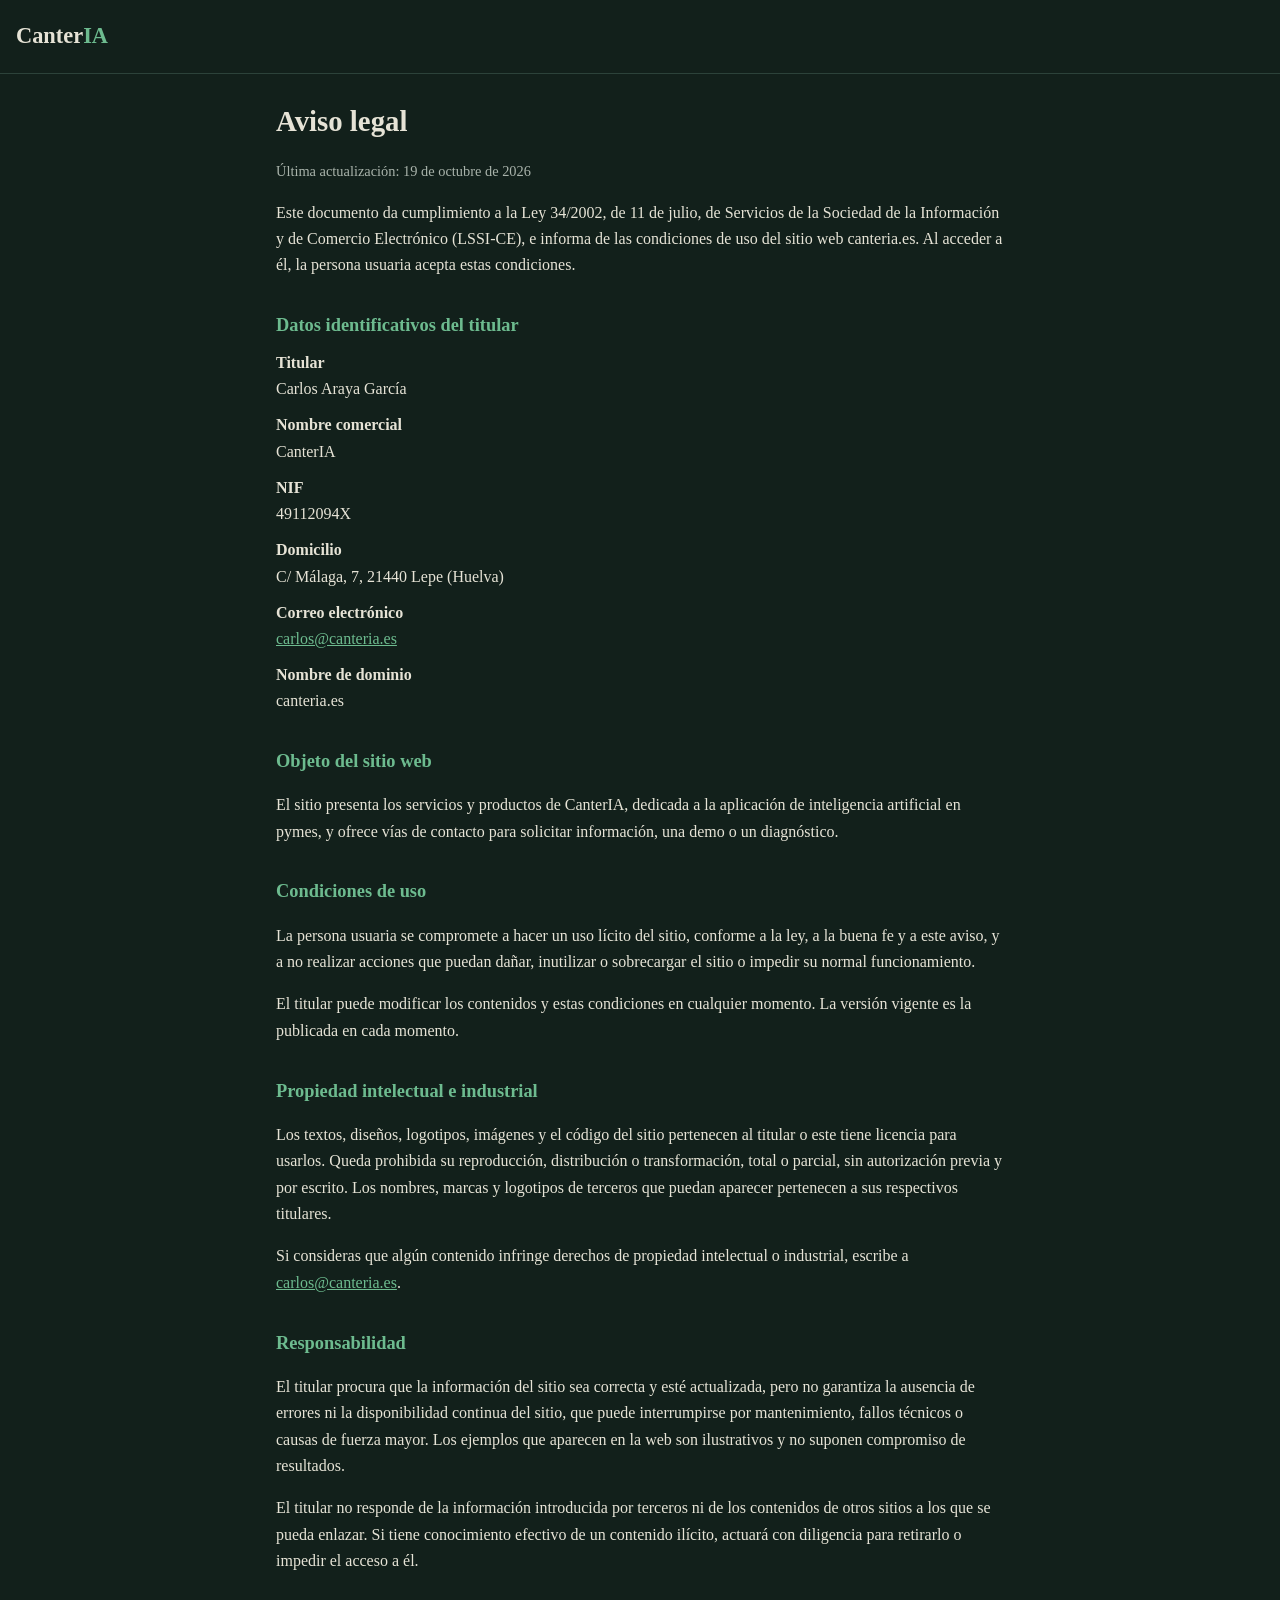
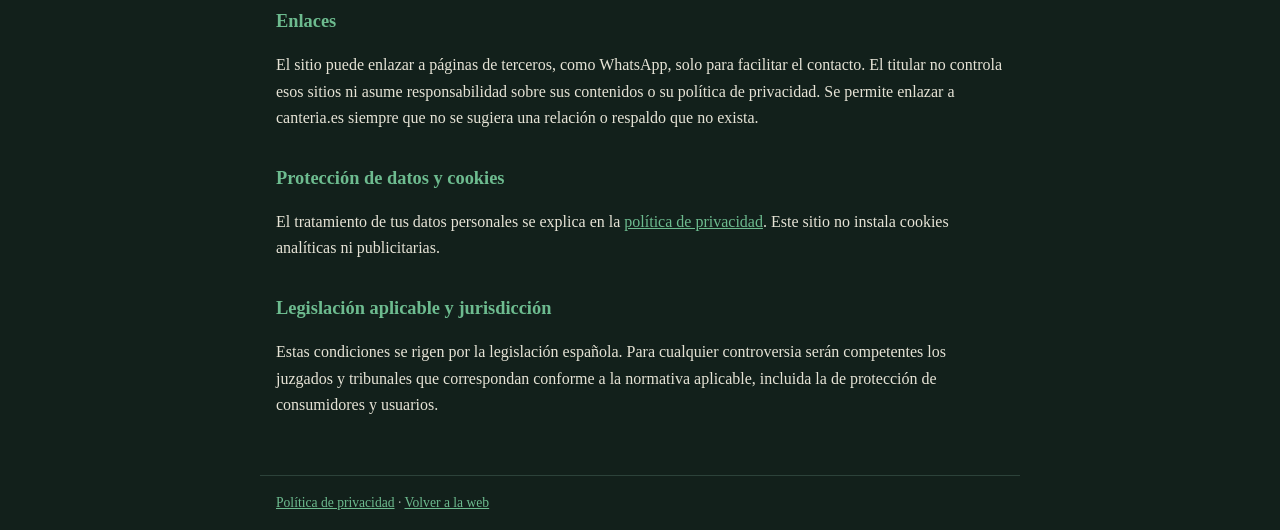
==== aviso-legal.html @ 1020495e "Añade aviso legal y concreta las garantías de transferencias internacionales Co-Authored-By: Claude " ====
<!doctype html>
<html lang="es">
<head>
<meta charset="utf-8">
<meta name="viewport" content="width=device-width, initial-scale=1">
<title>Aviso legal · CanterIA</title>
<style>
  :root { --fondo:#12201b; --linea:#2c423a; --texto:#e6e3d6; --suave:#a9b3ab; --acento:#6dbb8f; }
  * { box-sizing:border-box; }
  body { margin:0; background:var(--fondo); color:var(--texto); font-family:Georgia,'Times New Roman',serif; line-height:1.65; }
  header { padding:18px 16px; border-bottom:1px solid var(--linea); }
  header a { color:var(--texto); text-decoration:none; font-size:1.4rem; font-weight:bold; }
  header a span { color:var(--acento); }
  main { max-width:760px; margin:0 auto; padding:24px 16px 40px; }
  h1 { font-size:1.8rem; margin:0 0 .3em; }
  h2 { font-size:1.15rem; margin:1.7em 0 .4em; color:var(--acento); }
  p, li { font-size:1rem; }
  ul { padding-left:1.2em; }
  a { color:var(--acento); }
  dl { margin:0; }
  dt { font-weight:bold; margin-top:.6em; }
  dd { margin:0; }
  .fecha { color:var(--suave); font-size:.9rem; }
  footer { max-width:760px; margin:0 auto; padding:16px; border-top:1px solid var(--linea); font-size:.85rem; color:var(--suave); }
</style>
</head>
<body>
<header><a href="/">Canter<span>IA</span></a></header>
<main>
  <h1>Aviso legal</h1>
  <p class="fecha">Última actualización: 19 de octubre de 2026</p>

  <p>
    Este documento da cumplimiento a la Ley 34/2002, de 11 de julio, de Servicios de la Sociedad de la Información y de Comercio Electrónico (LSSI-CE),
    e informa de las condiciones de uso del sitio web canteria.es. Al acceder a él, la persona usuaria acepta estas condiciones.
  </p>

  <h2>Datos identificativos del titular</h2>
  <dl>
    <dt>Titular</dt><dd>Carlos Araya García</dd>
    <dt>Nombre comercial</dt><dd>CanterIA</dd>
    <dt>NIF</dt><dd>49112094X</dd>
    <dt>Domicilio</dt><dd>C/ Málaga, 7, 21440 Lepe (Huelva)</dd>
    <dt>Correo electrónico</dt><dd><a href="mailto:carlos@canteria.es">carlos@canteria.es</a></dd>
    <dt>Nombre de dominio</dt><dd>canteria.es</dd>
  </dl>

  <h2>Objeto del sitio web</h2>
  <p>
    El sitio presenta los servicios y productos de CanterIA, dedicada a la aplicación de inteligencia artificial en pymes,
    y ofrece vías de contacto para solicitar información, una demo o un diagnóstico.
  </p>

  <h2>Condiciones de uso</h2>
  <p>
    La persona usuaria se compromete a hacer un uso lícito del sitio, conforme a la ley, a la buena fe y a este aviso,
    y a no realizar acciones que puedan dañar, inutilizar o sobrecargar el sitio o impedir su normal funcionamiento.
  </p>
  <p>
    El titular puede modificar los contenidos y estas condiciones en cualquier momento. La versión vigente es la publicada en cada momento.
  </p>

  <h2>Propiedad intelectual e industrial</h2>
  <p>
    Los textos, diseños, logotipos, imágenes y el código del sitio pertenecen al titular o este tiene licencia para usarlos.
    Queda prohibida su reproducción, distribución o transformación, total o parcial, sin autorización previa y por escrito.
    Los nombres, marcas y logotipos de terceros que puedan aparecer pertenecen a sus respectivos titulares.
  </p>
  <p>
    Si consideras que algún contenido infringe derechos de propiedad intelectual o industrial, escribe a <a href="mailto:carlos@canteria.es">carlos@canteria.es</a>.
  </p>

  <h2>Responsabilidad</h2>
  <p>
    El titular procura que la información del sitio sea correcta y esté actualizada, pero no garantiza la ausencia de errores ni la disponibilidad
    continua del sitio, que puede interrumpirse por mantenimiento, fallos técnicos o causas de fuerza mayor.
    Los ejemplos que aparecen en la web son ilustrativos y no suponen compromiso de resultados.
  </p>
  <p>
    El titular no responde de la información introducida por terceros ni de los contenidos de otros sitios a los que se pueda enlazar.
    Si tiene conocimiento efectivo de un contenido ilícito, actuará con diligencia para retirarlo o impedir el acceso a él.
  </p>

  <h2>Enlaces</h2>
  <p>
    El sitio puede enlazar a páginas de terceros, como WhatsApp, solo para facilitar el contacto. El titular no controla esos sitios
    ni asume responsabilidad sobre sus contenidos o su política de privacidad.
    Se permite enlazar a canteria.es siempre que no se sugiera una relación o respaldo que no exista.
  </p>

  <h2>Protección de datos y cookies</h2>
  <p>
    El tratamiento de tus datos personales se explica en la <a href="politica-privacidad.html">política de privacidad</a>.
    Este sitio no instala cookies analíticas ni publicitarias.
  </p>

  <h2>Legislación aplicable y jurisdicción</h2>
  <p>
    Estas condiciones se rigen por la legislación española. Para cualquier controversia serán competentes los juzgados y tribunales que
    correspondan conforme a la normativa aplicable, incluida la de protección de consumidores y usuarios.
  </p>
</main>
<footer>
  <a href="politica-privacidad.html">Política de privacidad</a> · <a href="/">Volver a la web</a>
</footer>
</body>
</html>
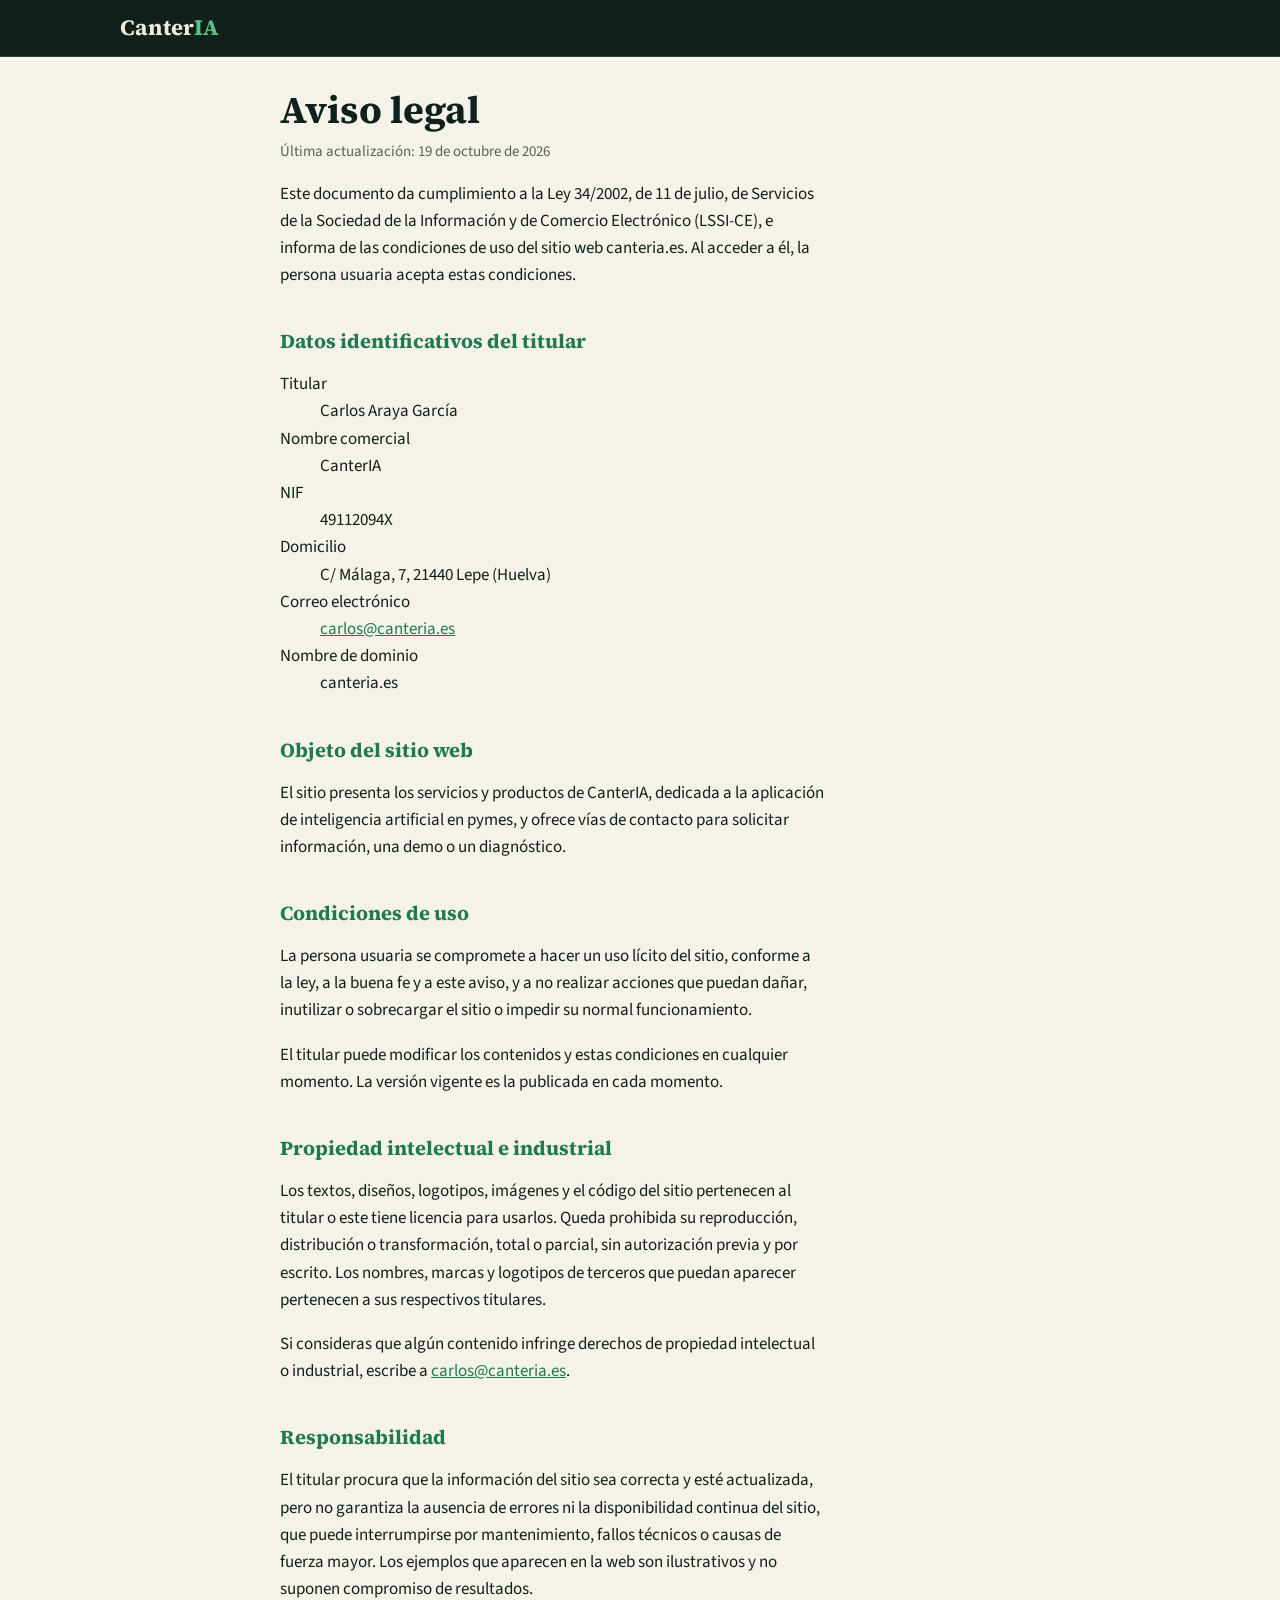
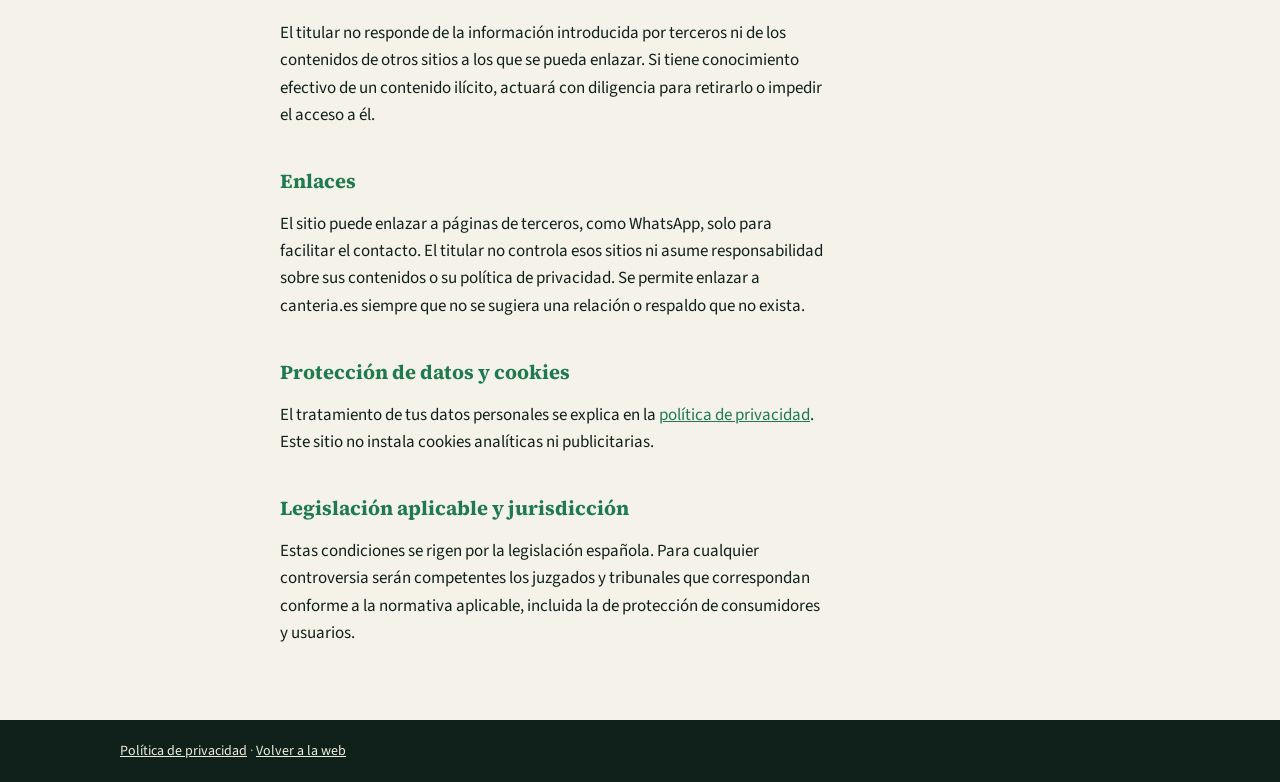
==== commit 3c06f24e: "Web: feedback táctil, pausa de animaciones fuera de pantalla, SEO y páginas legales con el sistema d" ====
--- a/aviso-legal.html
+++ b/aviso-legal.html
@@ -4,28 +4,15 @@
 <meta charset="utf-8">
 <meta name="viewport" content="width=device-width, initial-scale=1">
 <title>Aviso legal · CanterIA</title>
-<style>
-  :root { --fondo:#12201b; --linea:#2c423a; --texto:#e6e3d6; --suave:#a9b3ab; --acento:#6dbb8f; }
-  * { box-sizing:border-box; }
-  body { margin:0; background:var(--fondo); color:var(--texto); font-family:Georgia,'Times New Roman',serif; line-height:1.65; }
-  header { padding:18px 16px; border-bottom:1px solid var(--linea); }
-  header a { color:var(--texto); text-decoration:none; font-size:1.4rem; font-weight:bold; }
-  header a span { color:var(--acento); }
-  main { max-width:760px; margin:0 auto; padding:24px 16px 40px; }
-  h1 { font-size:1.8rem; margin:0 0 .3em; }
-  h2 { font-size:1.15rem; margin:1.7em 0 .4em; color:var(--acento); }
-  p, li { font-size:1rem; }
-  ul { padding-left:1.2em; }
-  a { color:var(--acento); }
-  dl { margin:0; }
-  dt { font-weight:bold; margin-top:.6em; }
-  dd { margin:0; }
-  .fecha { color:var(--suave); font-size:.9rem; }
-  footer { max-width:760px; margin:0 auto; padding:16px; border-top:1px solid var(--linea); font-size:.85rem; color:var(--suave); }
-</style>
+<meta name="description" content="Aviso legal e información del titular de canteria.es (LSSI-CE).">
+<meta name="theme-color" content="#0f211a">
+<link rel="icon" type="image/svg+xml" href="data:image/svg+xml,%3Csvg xmlns=%22http://www.w3.org/2000/svg%22 viewBox=%220 0 64 64%22%3E%3Crect width=%2264%22 height=%2264%22 fill=%22%230f211a%22/%3E%3Cg fill=%22%23efebdd%22%3E%3Crect x=%228%22 y=%228%22 width=%2216%22 height=%2216%22/%3E%3Crect x=%2226%22 y=%228%22 width=%2216%22 height=%2216%22/%3E%3Crect x=%228%22 y=%2226%22 width=%2216%22 height=%2216%22/%3E%3Crect x=%228%22 y=%2244%22 width=%2216%22 height=%2212%22/%3E%3Crect x=%2226%22 y=%2244%22 width=%2216%22 height=%2212%22/%3E%3Crect x=%2244%22 y=%228%22 width=%2212%22 height=%2216%22/%3E%3Crect x=%2244%22 y=%2244%22 width=%2212%22 height=%2212%22 fill=%22%235fbf8a%22/%3E%3C/g%3E%3C/svg%3E">
+<link rel="canonical" href="https://canteria.es/aviso-legal.html">
+<link rel="stylesheet" href="fonts/fonts.css">
+<link rel="stylesheet" href="legal.css">
 </head>
 <body>
-<header><a href="/">Canter<span>IA</span></a></header>
+<header class="top"><div class="wrap"><a href="/" aria-label="CanterIA, inicio">Canter<b>IA</b></a></div></header>
 <main>
   <h1>Aviso legal</h1>
   <p class="fecha">Última actualización: 19 de octubre de 2026</p>
@@ -100,8 +87,6 @@
     correspondan conforme a la normativa aplicable, incluida la de protección de consumidores y usuarios.
   </p>
 </main>
-<footer>
-  <a href="politica-privacidad.html">Política de privacidad</a> · <a href="/">Volver a la web</a>
-</footer>
+<footer><div class="wrap"><span><a href="politica-privacidad.html">Política de privacidad</a> · <a href="/">Volver a la web</a></span></div></footer>
 </body>
 </html>
--- a/fonts/fonts.css
+++ b/fonts/fonts.css
@@ -0,0 +1,7 @@
+@font-face{font-family:"Source Sans 3";font-style:normal;font-weight:400;font-display:swap;src:url("source-sans-3-latin-400-normal.woff2") format("woff2");}
+@font-face{font-family:"Source Sans 3";font-style:normal;font-weight:600;font-display:swap;src:url("source-sans-3-latin-600-normal.woff2") format("woff2");}
+@font-face{font-family:"Source Sans 3";font-style:normal;font-weight:700;font-display:swap;src:url("source-sans-3-latin-700-normal.woff2") format("woff2");}
+@font-face{font-family:"Source Serif 4";font-style:normal;font-weight:600;font-display:swap;src:url("source-serif-4-latin-600-normal.woff2") format("woff2");}
+@font-face{font-family:"Source Serif 4";font-style:normal;font-weight:700;font-display:swap;src:url("source-serif-4-latin-700-normal.woff2") format("woff2");}
+@font-face{font-family:"DM Mono";font-style:normal;font-weight:400;font-display:swap;src:url("dm-mono-latin-400-normal.woff2") format("woff2");}
+@font-face{font-family:"DM Mono";font-style:normal;font-weight:500;font-display:swap;src:url("dm-mono-latin-500-normal.woff2") format("woff2");}
--- a/legal.css
+++ b/legal.css
@@ -0,0 +1,31 @@
+/* Estilos comunes de las páginas legales. Mismos tokens y tipografías que index.html. */
+:root {
+  --bosque: #0f211a; --verde: #1f7a4d; --verde-claro: #5fbf8a; --cal: #efebdd;
+  --bg: #f4f2e9; --surface: #ffffff; --border: #d9d5c6; --text: #0f211a; --text-2: #55645c; --accent-text: #1f7a4d;
+  --serif: "Source Serif 4", Georgia, serif;
+  --sans: "Source Sans 3", system-ui, sans-serif;
+}
+@media (prefers-color-scheme: dark) {
+  :root:not([data-theme="light"]) {
+    --bg: #0f211a; --surface: #16302a; --border: #24433a; --text: #efebdd; --text-2: #a9bdb1; --accent-text: #5fbf8a; color-scheme: dark;
+  }
+}
+*, *::before, *::after { box-sizing: border-box; }
+html { scroll-behavior: smooth; }
+body { margin: 0; background: var(--bg); color: var(--text); font-family: var(--sans); font-size: 17px; line-height: 1.6; }
+:focus-visible { outline: 2px solid var(--verde-claro); outline-offset: 3px; }
+header.top { background: var(--bosque); color: var(--cal); border-bottom: 1px solid #24433a; }
+header.top .wrap { display: flex; align-items: center; min-height: 56px; padding-inline: 20px; max-width: 1080px; margin-inline: auto; }
+header.top a { color: var(--cal); text-decoration: none; font-family: var(--serif); font-weight: 700; font-size: 22px; display: inline-flex; align-items: center; min-height: 44px; }
+header.top a b { color: var(--verde-claro); font-weight: 700; }
+main { max-width: 760px; margin: 0 auto; padding: 32px 20px 56px; }
+h1 { font-family: var(--serif); font-size: clamp(28px, 5vw, 38px); line-height: 1.12; margin: 0 0 8px; text-wrap: balance; }
+h2 { font-family: var(--serif); font-size: 20px; line-height: 1.25; margin: 2em 0 .4em; color: var(--accent-text); }
+p, li { max-width: 68ch; }
+ul { padding-left: 1.2em; }
+a { color: var(--accent-text); }
+.fecha { color: var(--text-2); font-size: 15px; margin: 0 0 8px; }
+footer { background: var(--bosque); color: #a9bdb1; font-size: 14px; }
+footer .wrap { max-width: 1080px; margin-inline: auto; padding: 20px; display: flex; flex-wrap: wrap; gap: 8px 24px; justify-content: space-between; }
+footer a { color: var(--cal); }
+@media (prefers-reduced-motion: reduce) { html { scroll-behavior: auto; } }
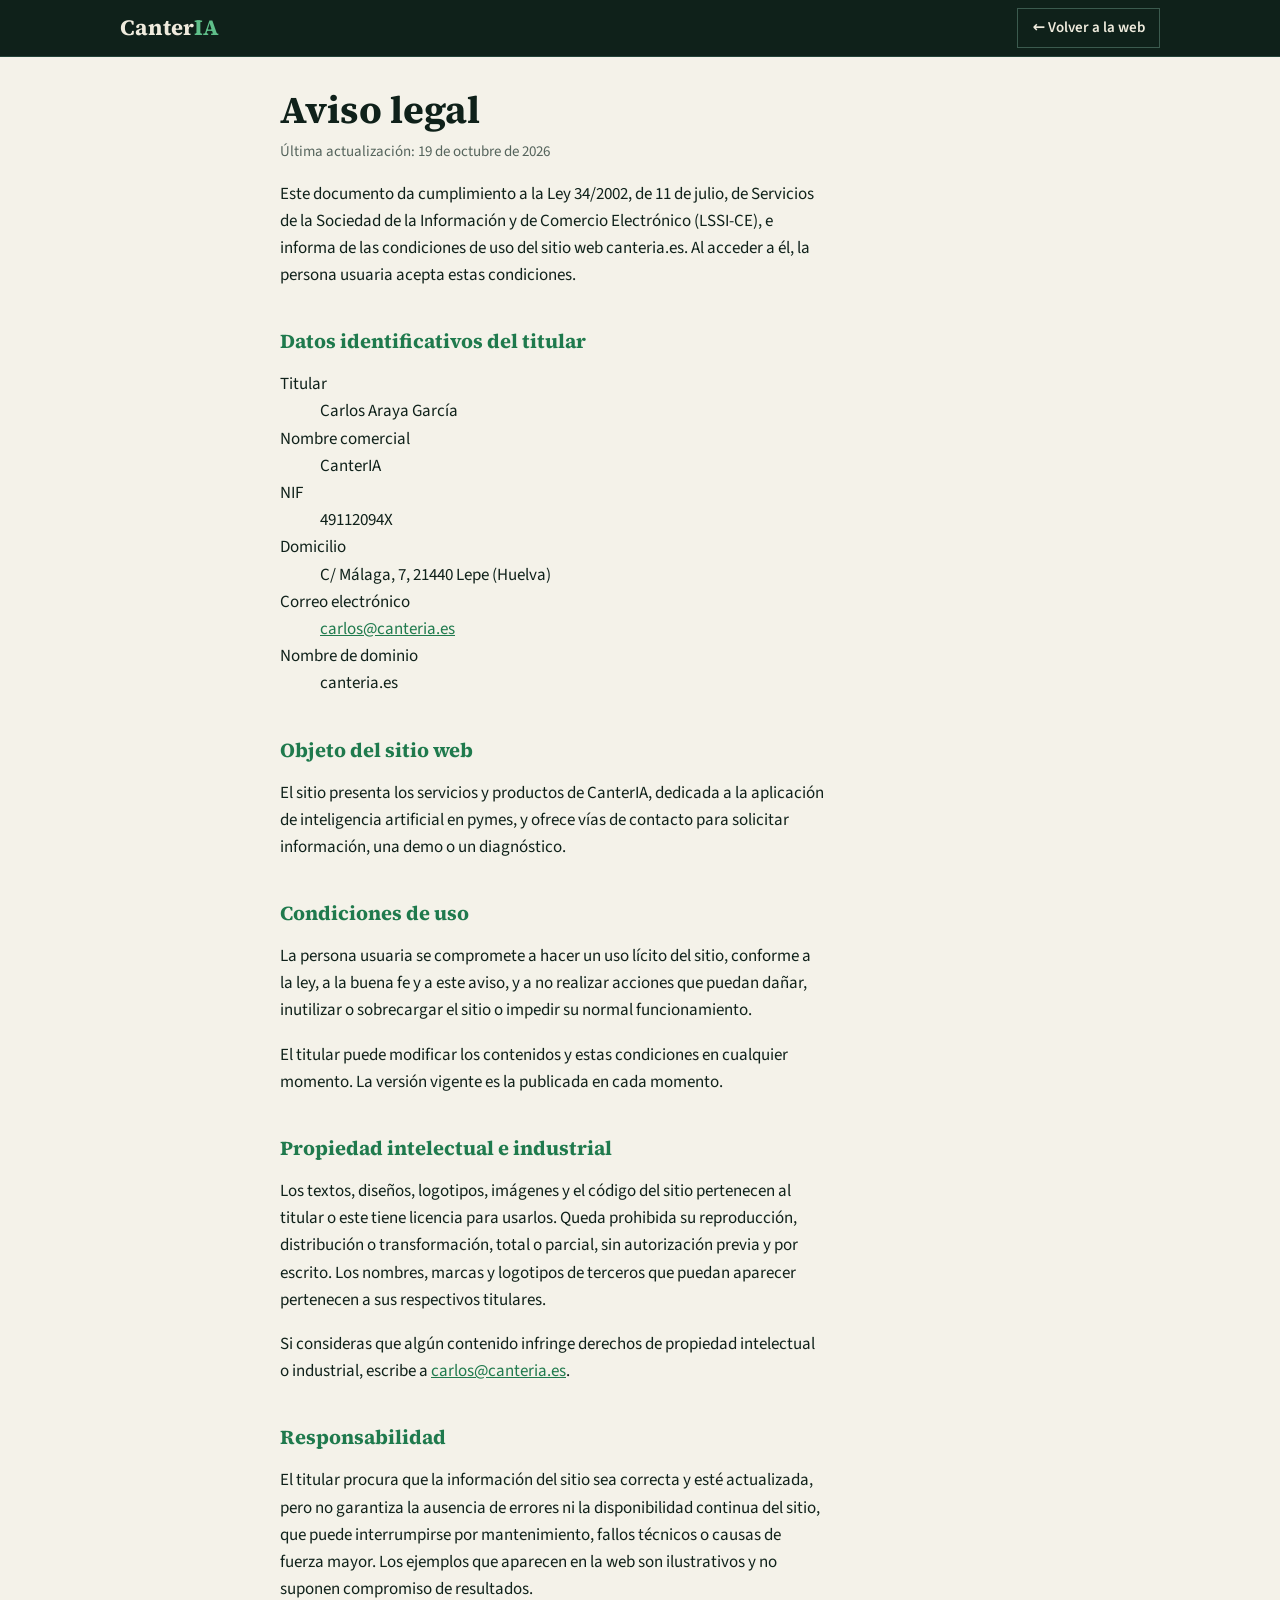
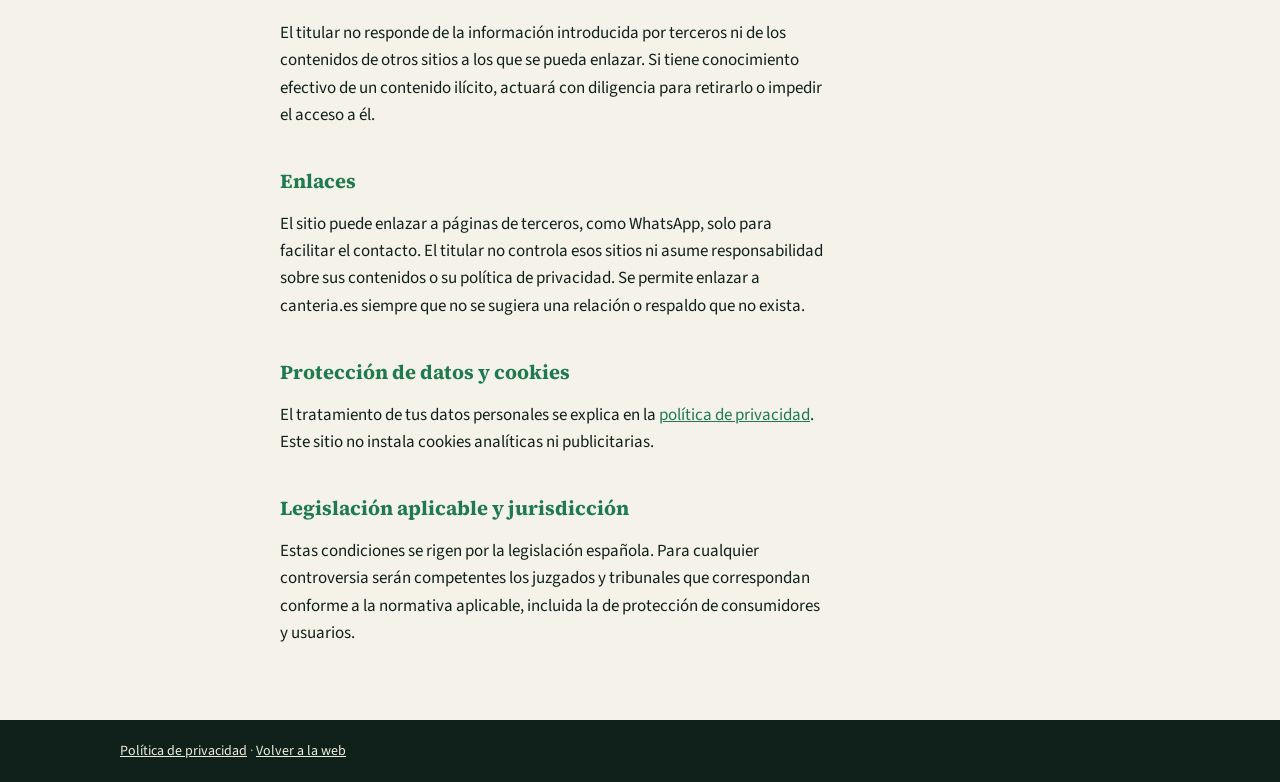
==== commit 5060a926: "Legales: botón visible "Volver a la web" en la cabecera fija Antes solo había que bajar al final de " ====
--- a/aviso-legal.html
+++ b/aviso-legal.html
@@ -12,7 +12,7 @@
 <link rel="stylesheet" href="legal.css">
 </head>
 <body>
-<header class="top"><div class="wrap"><a href="/" aria-label="CanterIA, inicio">Canter<b>IA</b></a></div></header>
+<header class="top"><div class="wrap"><a class="logo" href="/" aria-label="CanterIA, inicio">Canter<b>IA</b></a><a class="volver" href="/">← Volver a la web</a></div></header>
 <main>
   <h1>Aviso legal</h1>
   <p class="fecha">Última actualización: 19 de octubre de 2026</p>
--- a/legal.css
+++ b/legal.css
@@ -15,9 +15,14 @@
 body { margin: 0; background: var(--bg); color: var(--text); font-family: var(--sans); font-size: 17px; line-height: 1.6; }
 :focus-visible { outline: 2px solid var(--verde-claro); outline-offset: 3px; }
 header.top { background: var(--bosque); color: var(--cal); border-bottom: 1px solid #24433a; }
-header.top .wrap { display: flex; align-items: center; min-height: 56px; padding-inline: 20px; max-width: 1080px; margin-inline: auto; }
+header.top .wrap { display: flex; align-items: center; justify-content: space-between; gap: 16px; min-height: 56px; padding-inline: 20px; max-width: 1080px; margin-inline: auto; }
 header.top a { color: var(--cal); text-decoration: none; font-family: var(--serif); font-weight: 700; font-size: 22px; display: inline-flex; align-items: center; min-height: 44px; }
 header.top a b { color: var(--verde-claro); font-weight: 700; }
+header.top { position: sticky; top: env(safe-area-inset-top, 0px); z-index: 5; }
+header.top a.volver { font-family: var(--sans); font-weight: 600; font-size: 15px; color: var(--cal); border: 1px solid #3b5a4e; padding: 0 14px; min-height: 40px; transition: border-color .2s, transform .15s cubic-bezier(.2,.7,.2,1); }
+header.top a.volver:active { transform: scale(.97); border-color: var(--cal); }
+@media (hover: hover) { header.top a.volver:hover { border-color: var(--verde-claro); } }
+@media (prefers-reduced-motion: reduce) { header.top a.volver { transition: none; } header.top a.volver:active { transform: none; } }
 main { max-width: 760px; margin: 0 auto; padding: 32px 20px 56px; }
 h1 { font-family: var(--serif); font-size: clamp(28px, 5vw, 38px); line-height: 1.12; margin: 0 0 8px; text-wrap: balance; }
 h2 { font-family: var(--serif); font-size: 20px; line-height: 1.25; margin: 2em 0 .4em; color: var(--accent-text); }
